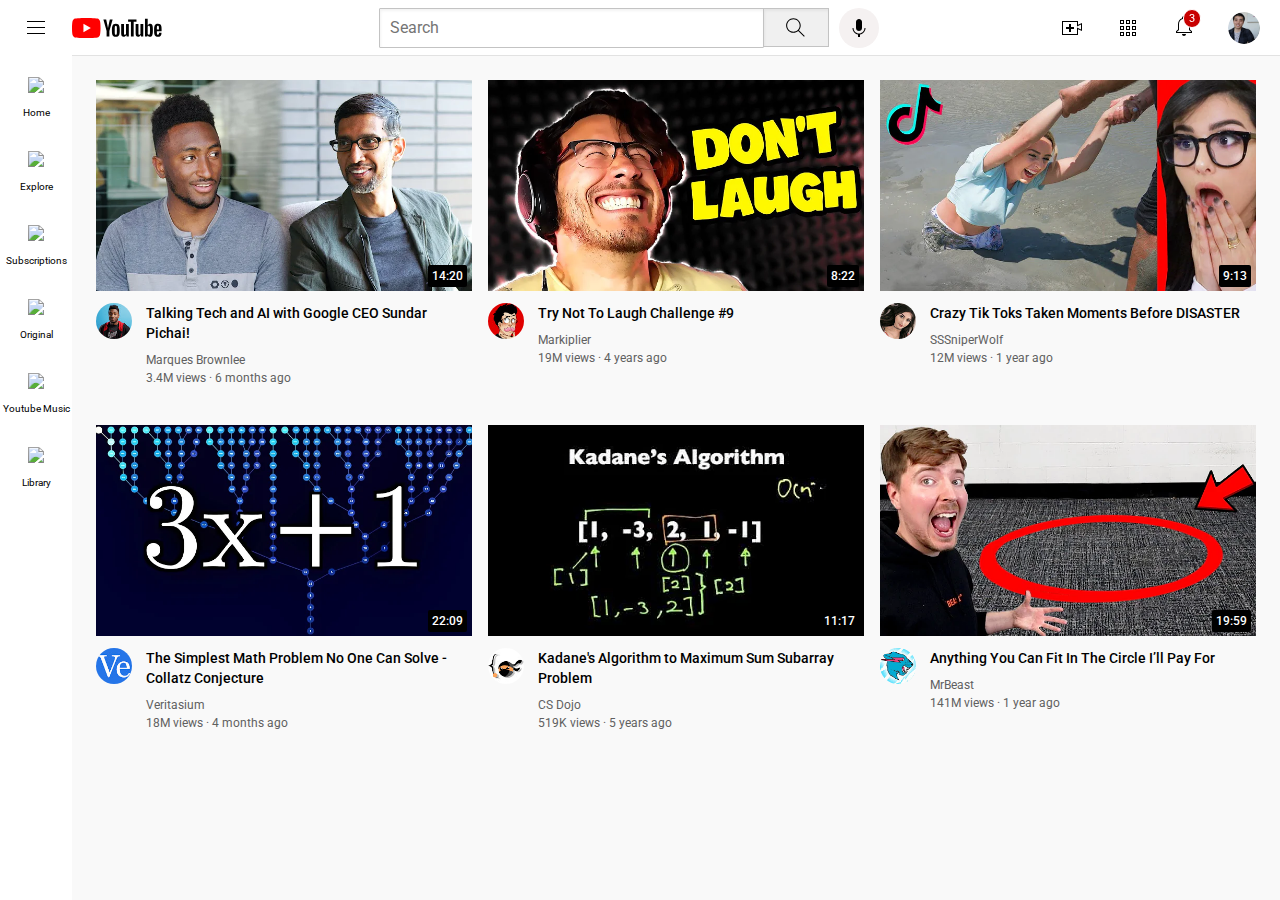
==== index.html @ d81bb8a0 "Update and rename youtube.html to index.html" ====
<!DOCTYPE html>
<html>
  <head>
    <title>YouTube.com Clone</title>

    <link rel="preconnect" href="https://fonts.googleapis.com">
    <link rel="preconnect" href="https://fonts.gstatic.com" crossorigin>
    <link href="https://fonts.googleapis.com/css2?family=Roboto:wght@400;500;700&display=swap" rel="stylesheet">

    <link rel="stylesheet" href="styles/general.css">
    <link rel="stylesheet" href="styles/header.css">
    <link rel="stylesheet" href="styles/video.css">
    <link rel="stylesheet" href="styles/sidebar.css">
  </head>
  <body>
    <div class="header">
      <div class="left-section">
        <img class="hamburger-menu" src="icons/hamburger-menu.svg">
        <img class="youtube-logo" src="icons/youtube-logo.svg">
      </div>
      <div class="middle-section">
        <input class="search-bar" type="text" placeholder="Search">
        <button class="search-button">
          <img class="search-icon" src="icons/search.svg">
          <div class="tooltip">Search</div>
        </button>
        <button class="voice-search-button">
          <img class="voice-search-icon" src="icons/voice-search-icon.svg">
          <div class="tooltip">Search with your voice</div>
        </button>
      </div>
      <div class="right-section">
         <div class="upload-icon-container">
          <img class="upload-icon" src="icons/upload.svg">
          <div class="tooltip">Create</div>
         </div>
       <div class="upload-icon-container">
        <img class="youtube-apps-icon" src="icons/youtube-apps.svg">
        <div class="tooltip">Youtube apps</div>
       </div>
       <div class="notifications-icon-container">
        <img class="notifications-icon" src="icons/notifications.svg">
        <div class="notifications-count">3</div>
       </div>
        <img class="current-user-picture" src="channel-pictures/my-channel.jpeg">
      </div>
    </div>

    <div class="sidebar">
      <div class="sidebar-link">
        <img src="/youtube-clone/icons/home.svg">
        <div>Home</div>
      </div>
      <div class="sidebar-link">
        <img src="/youtube-clone/icons/explore.svg">
        <div>Explore</div>
      </div>
      <div class="sidebar-link">
        <img src="/youtube-clone/icons/subscriptions.svg">
        <div>Subscriptions</div>
      </div>
      <div class="sidebar-link">
        <img src="/youtube-clone/icons/originals.svg">
        <div>Original</div>
      </div>
      <div class="sidebar-link">
        <img src="/youtube-clone/icons/youtube-music.svg">
        <div>Youtube Music</div>
      </div>
      <div class="sidebar-link">
        <img src="/youtube-clone/icons/library.svg">
        <div>Library</div>
      </div>
    </div>

    <div class="video-grid">
      <div class="video-preview">
        <div class="thumbnail-row">
          <img class="thumbnail" src="thumbnails/thumbnail-1.webp">
          <div class="video-time">14:20</div>
        </div>
        <div class="video-info-grid">
          <div class="channel-picture">
            <img class="profile-picture" src="channel-pictures/channel-1.jpeg">
          </div>
          <div class="video-info">
            <p class="video-title">
              Talking Tech and AI with Google CEO Sundar Pichai!
            </p>
            <p class="video-author">
              Marques Brownlee
            </p>
            <p class="video-stats">
              3.4M views &#183; 6 months ago
            </p>
          </div>
        </div>
      </div>

      <div class="video-preview">
        <div class="thumbnail-row">
          <img class="thumbnail" src="thumbnails/thumbnail-2.webp">
          <div class="video-time">8:22</div>
        </div>
        <div class="video-info-grid">
          <div class="channel-picture">
            <img class="profile-picture" src="channel-pictures/channel-2.jpeg">
          </div>
          <div class="video-info">
            <p class="video-title">
              Try Not To Laugh Challenge #9
            </p>
            <p class="video-author">
              Markiplier
            </p>
            <p class="video-stats">
              19M views &#183; 4 years ago
            </p>
          </div>
        </div>
      </div>

      <div class="video-preview">
        <div class="thumbnail-row">
          <img class="thumbnail" src="thumbnails/thumbnail-3.webp">
          <div class="video-time">9:13</div>
        </div>
        <div class="video-info-grid">
          <div class="channel-picture">
            <img class="profile-picture" src="channel-pictures/channel-3.jpeg">
          </div>
          <div class="video-info">
            <p class="video-title">
              Crazy Tik Toks Taken Moments Before DISASTER
            </p>
            <p class="video-author">
              SSSniperWolf
            </p>
            <p class="video-stats">
              12M views &#183; 1 year ago
            </p>
          </div>
        </div>
      </div>

      <div class="video-preview">
        <div class="thumbnail-row">
          <img class="thumbnail" src="thumbnails/thumbnail-4.webp">
          <div class="video-time">22:09</div>
        </div>
        <div class="video-info-grid">
          <div class="channel-picture">
            <img class="profile-picture" src="channel-pictures/channel-4.jpeg">
          </div>
          <div class="video-info">
            <p class="video-title">
              The Simplest Math Problem No One Can Solve - Collatz Conjecture
            </p>
            <p class="video-author">
              Veritasium
            </p>
            <p class="video-stats">
              18M views &#183; 4 months ago
            </p>
          </div>
        </div>
      </div>

      <div class="video-preview">
        <div class="thumbnail-row">
          <img class="thumbnail" src="thumbnails/thumbnail-5.webp">
          <div class="video-time">11:17</div>
        </div>
        <div class="video-info-grid">
          <div class="channel-picture">
            <img class="profile-picture" src="channel-pictures/channel-5.jpeg">
          </div>
          <div class="video-info">
            <p class="video-title">
              Kadane's Algorithm to Maximum Sum Subarray Problem
            </p>
            <p class="video-author">
              CS Dojo
            </p>
            <p class="video-stats">
              519K views &#183; 5 years ago
            </p>
          </div>
        </div>
      </div>

      <div class="video-preview">
        <div class="thumbnail-row">
          <img class="thumbnail" src="thumbnails/thumbnail-6.webp">
          <div class="video-time">19:59</div>
        </div>
        <div class="video-info-grid">
          <div class="channel-picture">
            <img class="profile-picture" src="channel-pictures/channel-6.jpeg">
          </div>
          <div class="video-info">
            <p class="video-title">
              Anything You Can Fit In The Circle I’ll Pay For
            </p>
            <p class="video-author">
              MrBeast
            </p>
            <p class="video-stats">
              141M views &#183; 1 year ago
            </p>
          </div>
        </div>
      </div>
    </div>
  </body>
</html>
---- styles/general.css ----
p {
  font-family: Roboto, Arial;
  margin-top: 0;
  margin-bottom: 0;
}

body {
  margin: 0;
  padding-top: 80px;
  padding-left: 96px;
  padding-right: 24px;
  background-color: rgb(249, 249, 249);
}
---- styles/header.css ----
.header {
  height: 55px;

  display: flex;
  flex-direction: row;
  justify-content: space-between;

  position: fixed;
  top: 0px;
  left: 0px;
  right: 0px;

  background-color: white;
  border-bottom-width: 1px;
  border-bottom-style: solid;
  border-bottom-color: rgb(226, 226, 226);

  z-index: 100;
}

.left-section {
  display: flex;
  align-items: center;
}

.hamburger-menu {
  height: 24px;
  margin-left: 24px;
  margin-right: 24px;
}

.youtube-logo {
  height: 20px;
}

.middle-section {
  flex: 1;
  margin-left: 70px;
  margin-right: 35px;
  max-width: 500px;
  display: flex;
  align-items: center;
}

.search-bar {
  flex: 1;
  height: 36px;
  font-size: 16px;
  padding-left: 10px;
  border-width: 1px;
  border-style: solid;
  border-color: rgb(195, 195, 195);
  border-radius: 1px;
  box-shadow: inset 1px 2px 3px rgba(0, 0, 0, 0.05);
  width: 0;
}

.search-bar::placeholder {
  font-family: roboto, arial;
  font-size: 16px;
}

.search-button {
  height: 39px;
  width: 66px;
  background-color: rgb(240, 240, 240);
  border-width: 1px;
  border-style: solid;
  border-color: rgb(195, 195, 195);
  margin-left: -1px;
  margin-right: 10px;
  box-shadow: inset 1px 2px 3px rgba(0, 0, 0, 0.05);
}

.search-button, 
.voice-search-button,
.upload-icon-container {
  display: flex;
  justify-content: center;
  align-items: center;
  position: relative;
}

.search-button .tooltip, 
.voice-search-button .tooltip, 
.upload-icon-container .tooltip {
  font-family: Roboto, arial;
  position: absolute;
  background-color: gray;
  color: white;
  padding-top: 4px;
  padding-bottom: 4px;
  padding-left: 8px;
  padding-right: 8px;
  border-radius: 2px;
  font-size: 12px;
  bottom: -30px;
  opacity: 0;
  transition: opacity 0.15s;
  pointer-events: none;
  white-space: nowrap;
}

.search-button:hover .tooltip, 
.voice-search-button:hover .tooltip,
.upload-icon-container:hover .tooltip {
  opacity: 1;
}

.search-icon {
  height: 25px;
}

.voice-search-button {
  height: 40px;
  width: 40px;
  border-radius: 20px;
  border: none;
  background-color: rgb(245, 241, 241);
}

.voice-search-icon {
  height: 24px;
}

.right-section {
  width: 200px;
  margin-right: 20px;
  display: flex;
  align-items: center;
  justify-content: space-between;
  flex-shrink: 0;
}

.upload-icon {
height: 24px;
}

.youtube-apps-icon {
height: 24px;
}

.notifications-icon {
height: 24px;
}

.notifications-icon-container {
  position: relative;
}

.notifications-count {
font-family: Roboto, Arial;
font-size: 11px;
color: white;
position: absolute;
right: -5px;
top: -5px;
padding-left: 5px;
padding-right: 5px;
padding-top: 2px;
padding-bottom: 2px;
background-color: rgb(200, 0, 0);
border-width: 1px;
border-style: solid;
border-color: white;
border-radius: 10px;
}

.current-user-picture {
height: 32px;
border-radius: 16px;
}
---- styles/video.css ----
.thumbnail {
  width: 100%;
}

.video-title {
  margin-top: 0;
  font-size: 14px;
  font-weight: 500;
  line-height: 20px;
  margin-bottom: 10px;
}

.video-info-grid {
  display: grid;
  grid-template-columns: 50px 1fr;
}

.profile-picture {
  width: 36px;
  border-radius: 50px;
}

.thumbnail-row {
  margin-bottom: 8px;
  position: relative;
}

.video-author,
.video-stats {
  font-size: 12px;
  color: rgb(96, 96, 96);
}

.video-author {
  margin-bottom: 4px;
}

.video-grid {
  display: grid;
  grid-template-columns: 1fr 1fr 1fr;
  column-gap: 16px;
  row-gap: 40px;
}

.video-time {
  font-family: Roboto, Arial;
  font-size: 12px;
  font-weight: 500;
  padding-left: 4px;
  padding-right: 4px;
  padding-top: 4px;
  padding-bottom: 4px;
  border-radius: 2px;
  background-color: black;
  color: white;
  position: absolute;
  bottom: 8px;
  right: 5px;
}
---- styles/sidebar.css ----
.sidebar {
  position: fixed;
  left: 0;
  bottom: 0;
  top: 55px;
  background-color: white;
  width: 72px;
  z-index: 200;
  padding-top: 5px;
}

.sidebar-link {
  height: 74px;
  display: flex;
  flex-direction: column;
  justify-content: center;
  align-items: center;
  cursor: pointer;
}

.sidebar-link:hover {
  background-color: rgb(246, 241, 241);
}

.sidebar-link img {
  height: 24px;
}

.sidebar-link div {
  font-family: Roboto, Arial;
  font-size: 10px;
  margin-top: 6px;
  }
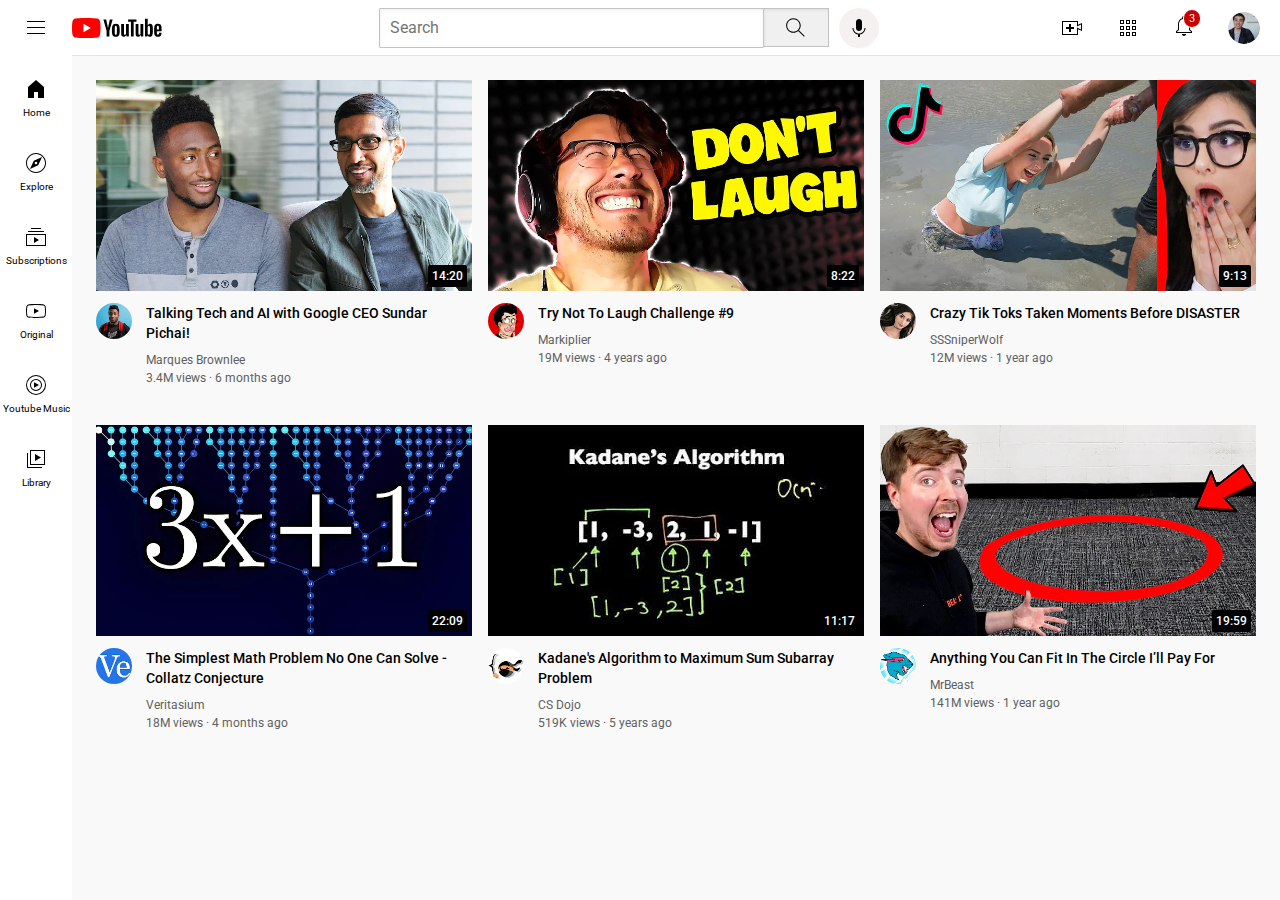
==== commit 66d18a6f: "Update index.html" ====
--- a/index.html
+++ b/index.html
@@ -48,27 +48,27 @@
 
     <div class="sidebar">
       <div class="sidebar-link">
-        <img src="/youtube-clone/icons/home.svg">
+        <img src="icons/home.svg">
         <div>Home</div>
       </div>
       <div class="sidebar-link">
-        <img src="/youtube-clone/icons/explore.svg">
+        <img src="icons/explore.svg">
         <div>Explore</div>
       </div>
       <div class="sidebar-link">
-        <img src="/youtube-clone/icons/subscriptions.svg">
+        <img src="icons/subscriptions.svg">
         <div>Subscriptions</div>
       </div>
       <div class="sidebar-link">
-        <img src="/youtube-clone/icons/originals.svg">
+        <img src="icons/originals.svg">
         <div>Original</div>
       </div>
       <div class="sidebar-link">
-        <img src="/youtube-clone/icons/youtube-music.svg">
+        <img src="icons/youtube-music.svg">
         <div>Youtube Music</div>
       </div>
       <div class="sidebar-link">
-        <img src="/youtube-clone/icons/library.svg">
+        <img src="icons/library.svg">
         <div>Library</div>
       </div>
     </div>
